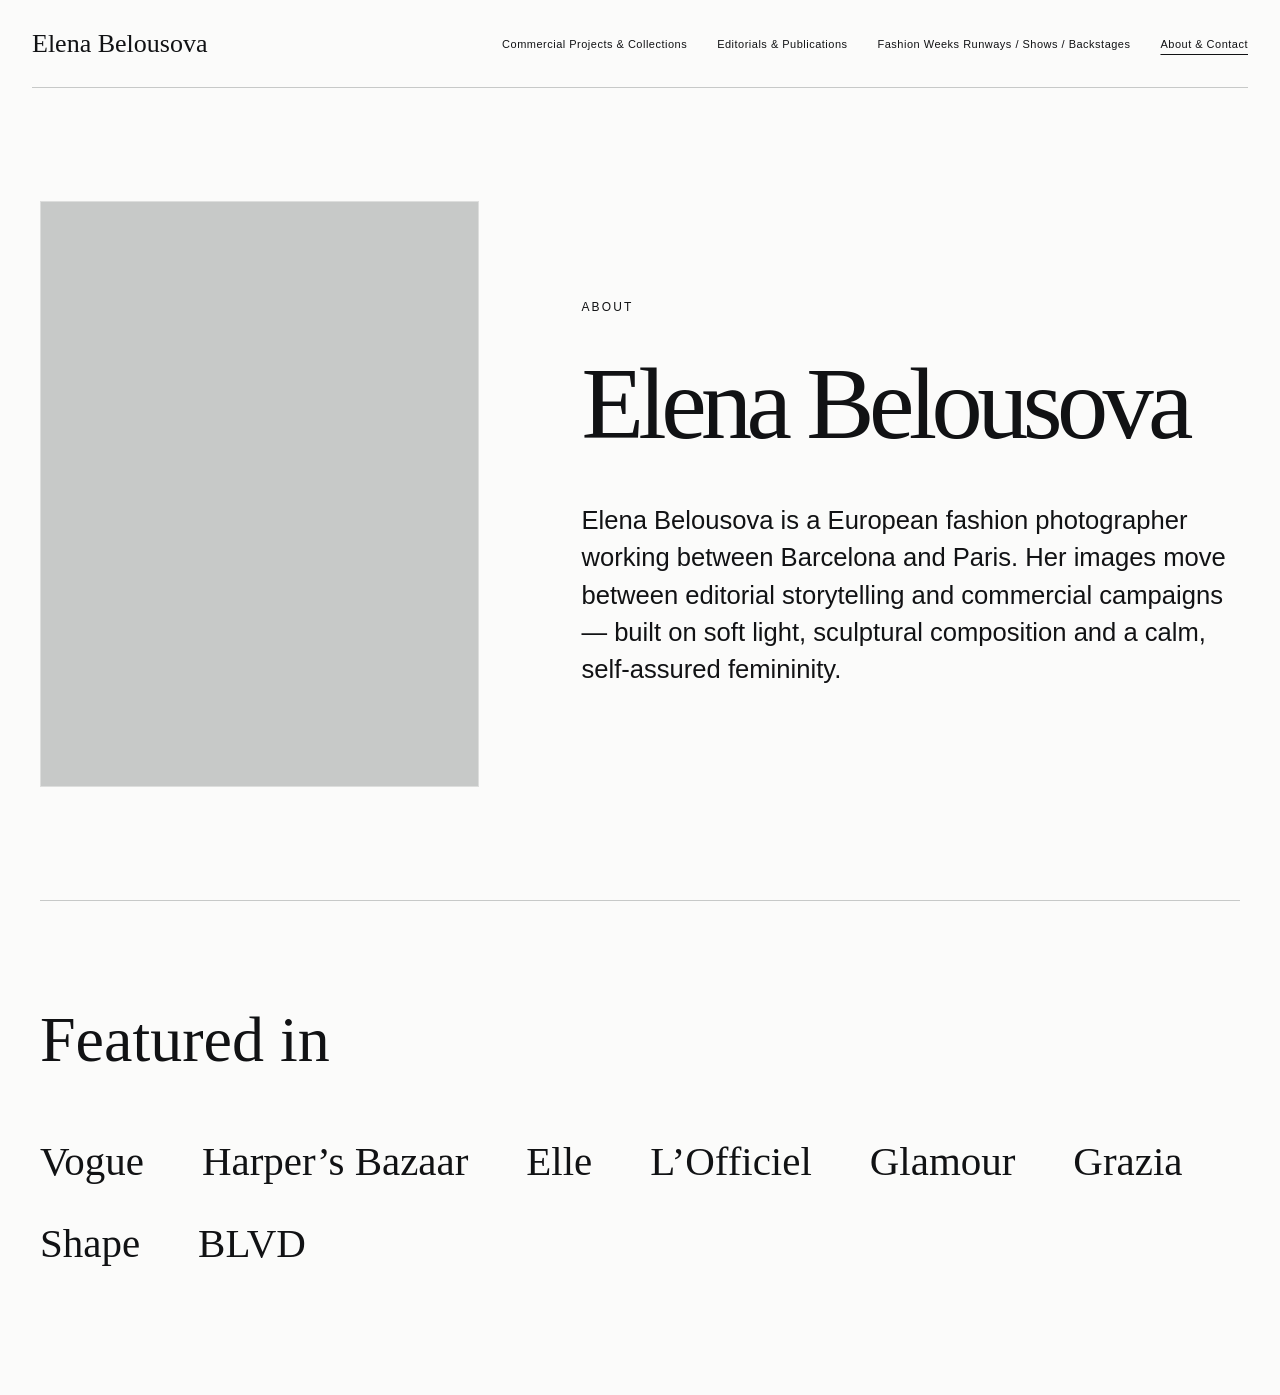
==== about-contact.html @ 146eb93e "feat(portfolio): add Wix structural clone" ====
<!doctype html>
<html lang="en">
<head>
  <meta charset="utf-8">
  <meta name="viewport" content="width=device-width, initial-scale=1">
  <meta name="description" content="About Elena Belousova, European fashion photographer working between Barcelona and Paris.">
  <title>About | Elena Belousova</title>
  <link rel="stylesheet" href="styles.css">
</head>
<body class="portfolio-page about-page">
  <nav class="subpage-nav" aria-label="Primary navigation">
    <a class="subpage-wordmark" href="index.html">Elena Belousova</a>
    <button class="subpage-menu-button" type="button" aria-expanded="false" aria-controls="subpage-menu">Menu</button>
    <div class="subpage-links" id="subpage-menu">
      <a href="commercial.html">Commercial Projects &amp; Collections</a>
      <a href="editorials.html">Editorials &amp; Publications</a>
      <a href="fashion-weeks.html">Fashion Weeks Runways / Shows / Backstages</a>
      <a href="about-contact.html" aria-current="page">About &amp; Contact</a>
    </div>
  </nav>

  <main class="about-main">
    <header class="about-layout">
      <div class="about-portrait page-photo tone-3" role="img" aria-label="Portrait of Elena Belousova placeholder"></div>
      <div class="about-copy">
        <p class="about-label">About</p>
        <h1>Elena Belousova</h1>
        <p>Elena Belousova is a European fashion photographer working between Barcelona and Paris. Her images move between editorial storytelling and commercial campaigns — built on soft light, sculptural composition and a calm, self-assured femininity.</p>
      </div>
    </header>

    <section class="featured-publications" aria-label="Featured publications">
      <h2>Featured in</h2>
      <div><span>Vogue</span><span>Harper’s Bazaar</span><span>Elle</span><span>L’Officiel</span><span>Glamour</span><span>Grazia</span><span>Shape</span><span>BLVD</span></div>
    </section>
  </main>
  <script src="pages.js"></script>
</body>
</html>
---- styles.css ----
:root {
  --page-width: 1280px;
  --page-height: 13767px;
  --scale: 1;
  --serif: "Times New Roman", "Bodoni 72", Didot, serif;
  --sans: "Helvetica Neue", Helvetica, Arial, sans-serif;
  --ink: #111214;
  --paper: #fbfbfa;
  --accent: #3156d9;
}

* {
  box-sizing: border-box;
}

html,
body {
  margin: 0;
  min-width: 320px;
  background: var(--paper);
  color: var(--ink);
  font-family: var(--sans);
}

body {
  overflow-x: hidden;
}

.mobile-site {
  display: none;
}

.viewport {
  position: relative;
  width: 100%;
  height: calc(var(--page-height) * var(--scale));
  min-height: 100dvh;
  overflow: hidden;
}

.canvas {
  position: absolute;
  top: 0;
  left: 50%;
  width: var(--page-width);
  height: var(--page-height);
  overflow: hidden;
  background: var(--paper);
  transform: translateX(-50%) scale(var(--scale));
  transform-origin: top center;
}

.band {
  position: absolute;
  left: 0;
  width: 1280px;
  z-index: 0;
}

.band-hero {
  top: 133px;
  height: 822px;
  background: #2d3338;
}

.band-intro {
  top: 955px;
  height: 370px;
  background: #111315;
}

.band-gray {
  top: 5501px;
  height: 625px;
  background: #92979a;
}

.band-soft {
  top: 8905px;
  height: 669px;
  background: #eff0ef;
}

.placeholder {
  position: absolute;
  overflow: hidden;
  border: 0;
  background: #d9dbdc;
  z-index: 1;
}

.placeholder::after {
  content: "";
  position: absolute;
  inset: 0;
  border: 1px solid rgb(255 255 255 / 38%);
  pointer-events: none;
}

.carousel {
  position: absolute;
  left: 0;
  width: 1280px;
  overflow: hidden;
  overscroll-behavior-inline: contain;
  z-index: 1;
}

.carousel-track {
  position: absolute;
  top: 0;
  display: flex;
  align-items: stretch;
  will-change: transform;
}

.carousel-item {
  position: relative;
  top: auto;
  left: auto;
  flex: 0 0 auto;
  z-index: auto;
}

.carousel-next {
  position: absolute;
  top: 50%;
  right: 22px;
  z-index: 3;
  display: grid;
  width: 54px;
  height: 54px;
  padding: 0;
  place-items: center;
  border: 1px solid rgb(17 18 20 / 28%);
  border-radius: 50%;
  background: rgb(251 251 250 / 86%);
  color: #17191b;
  cursor: pointer;
  transform: translateY(-50%);
  backdrop-filter: blur(8px);
}

.carousel-next::before {
  content: "→";
  font-family: var(--sans);
  font-size: 25px;
  font-weight: 300;
  line-height: 1;
}

.carousel-next:hover {
  background: #fbfbfa;
}

.carousel-next:active {
  transform: translateY(-50%) scale(0.96);
}

.carousel-next:focus-visible {
  outline: 3px solid var(--accent);
  outline-offset: 3px;
}

.site-nav,
.hero-copy,
.intro-copy,
.section-title,
.latest-copy,
.brand-row,
.publication-marquee,
.contact-strip {
  position: absolute;
  z-index: 2;
}

.site-nav {
  top: 0;
  left: 40px;
  display: flex;
  align-items: center;
  justify-content: space-between;
  width: 1200px;
  height: 100px;
  border-bottom: 1px solid #c9cbcc;
}

.site-wordmark {
  color: var(--ink);
  font-family: var(--serif);
  font-size: 25px;
  text-decoration: none;
}

.site-nav-links {
  display: flex;
  align-items: center;
  gap: 27px;
}

.site-nav-links a {
  color: var(--ink);
  font-size: 11px;
  letter-spacing: 0.045em;
  text-decoration: none;
  white-space: nowrap;
}

.site-nav-links a:hover,
.site-nav-links a:focus-visible {
  text-decoration: underline;
  text-underline-offset: 5px;
}

.hero-copy {
  top: 730px;
  left: 300px;
  width: 680px;
  color: #f7f7f5;
  text-align: center;
  font-family: var(--serif);
}

.hero-copy h1 {
  margin: 0;
  font-size: 70px;
  font-weight: 500;
  line-height: 0.98;
  letter-spacing: -3.5px;
}

.hero-copy p {
  margin: 10px 0 0;
  font-size: 46px;
  line-height: 1;
}

.intro-copy {
  top: 1025px;
  left: 225px;
  display: grid;
  grid-template-columns: 260px 390px;
  gap: 82px;
  color: #f7f7f5;
}

.intro-copy h2 {
  margin: 0;
  font-family: var(--serif);
  font-size: 56px;
  font-weight: 300;
  line-height: 1.05;
}

.profession {
  margin: 24px 0 0;
  font-size: 16px;
  font-weight: 300;
}

.publications {
  align-self: center;
  margin: 20px 0 0;
  font-size: 18px;
  font-weight: 300;
  line-height: 1.5;
}

.section-title {
  width: 100%;
  font-family: var(--serif);
  text-align: center;
}

.section-title h2 {
  margin: 0;
  font-size: 56px;
  font-weight: 300;
  line-height: 1;
}

.fashion-title {
  top: 1444px;
}

.editorial-title {
  top: 2145px;
}

.editorial-title h2 {
  font-size: 54px;
}

.latest-copy {
  top: 11045px;
  left: 40px;
  width: 470px;
}

.latest-copy h2 {
  margin: 0;
  font-family: var(--serif);
  font-size: 60px;
  font-weight: 300;
  line-height: 1;
}

.latest-copy p {
  margin: 42px 0 0;
  font-size: 16px;
  font-weight: 300;
}

.contact-strip {
  top: 13455px;
  left: 0;
  display: grid;
  grid-template-columns: repeat(4, 1fr);
  width: 1280px;
  height: 154px;
  border-top: 1px solid #bfc1c2;
  border-bottom: 1px solid #bfc1c2;
  background: #fbfbfa;
}

.brand-row {
  left: 0;
  width: 1280px;
  height: 86px;
  overflow: hidden;
  overscroll-behavior-inline: contain;
  color: #202225;
  font-family: var(--serif);
  font-size: 22px;
  white-space: nowrap;
}

.brand-row-top {
  top: 1325px;
  border-bottom: 1px solid #c9cbcc;
}

.publication-carousel-track {
  display: flex;
  width: max-content;
  height: 100%;
  will-change: transform;
}

.publication-carousel-set {
  display: flex;
  flex: 0 0 1280px;
  align-items: center;
  justify-content: space-between;
  box-sizing: border-box;
  width: 1280px;
  height: 100%;
  padding: 0 40px;
}

.publication-carousel-next {
  position: absolute;
  top: 50%;
  right: 18px;
  z-index: 3;
  display: grid;
  width: 46px;
  height: 46px;
  padding: 0;
  place-items: center;
  border: 1px solid #d1d3d2;
  border-radius: 50%;
  background: rgb(251 251 250 / 94%);
  color: #202225;
  cursor: pointer;
  transform: translateY(-50%);
}

.publication-carousel-next::before {
  content: "→";
  font-family: var(--sans);
  font-size: 23px;
  font-weight: 300;
  line-height: 1;
}

.publication-carousel-next:active {
  transform: translateY(-50%) scale(.96);
}

.publication-carousel-next:focus-visible {
  outline: 3px solid var(--accent);
  outline-offset: 3px;
}

.publication-marquee {
  top: 13345px;
  left: 0;
  width: 1280px;
  height: 86px;
  overflow: hidden;
  border-top: 1px solid #bfc1c2;
  border-bottom: 1px solid #bfc1c2;
  background: #111315;
  color: #f3f3f0;
}

.publication-marquee-track {
  display: flex;
  align-items: center;
  width: max-content;
  height: 100%;
  animation: publication-loop 28s linear infinite;
}

.publication-marquee span {
  flex: 0 0 auto;
  padding: 0 34px;
  font-family: var(--serif);
  font-size: 31px;
  white-space: nowrap;
}

@keyframes publication-loop {
  to { transform: translateX(-50%); }
}

.contact-item {
  display: flex;
  flex-direction: column;
  align-items: center;
  justify-content: center;
  gap: 13px;
  color: var(--ink);
  font-size: 15px;
  text-decoration: none;
  border-right: 1px solid #bfc1c2;
}

.contact-item:last-child {
  border-right: 0;
}

.contact-mark {
  color: var(--accent);
  font-size: 11px;
  letter-spacing: 0.12em;
}

.contact-item:focus-visible {
  outline: 3px solid var(--accent);
  outline-offset: -5px;
}

@media (hover: hover) {
  .placeholder {
    transition: filter 180ms ease;
  }

  .placeholder:hover {
    filter: brightness(0.94);
  }

  .contact-item:hover {
    background: #f0f1f1;
  }
}

@media (min-width: 1280px) {
  .canvas {
    overflow: visible;
  }

  .band,
  .carousel,
  .placeholder[data-slot="01"] {
    left: 50% !important;
    width: 100vw !important;
    transform: translateX(-50%);
  }

  .carousel-track {
    left: var(--track-start) !important;
  }

  .carousel-next {
    right: 22px;
  }

  .carousel[data-carousel="1"] {
    width: min(100vw, 1700px) !important;
  }

  .carousel[data-carousel="1"] .carousel-track {
    left: 0 !important;
  }
}

@media (max-width: 767px) {
  html,
  body {
    width: 100%;
    max-width: 100%;
    overflow-x: hidden;
    background: #fbfbfa;
  }

  .viewport { display: none; }
  .mobile-site { display: block; width: 100%; max-width: 100%; overflow: hidden; background: #fbfbfa; }

  .mobile-nav {
    position: sticky;
    top: 0;
    z-index: 20;
    display: grid;
    grid-template-columns: 1fr auto;
    align-items: center;
    min-height: 58px;
    width: 100%;
    max-width: 100%;
    padding: 0 18px;
    border-bottom: 1px solid #c9cbcc;
    background: rgb(251 251 250 / 94%);
    backdrop-filter: blur(12px);
  }

  .mobile-nav > a { color: var(--ink); font-family: var(--serif); font-size: 20px; text-decoration: none; }
  .mobile-menu-button { padding: 8px 0; border: 0; background: transparent; color: var(--ink); font: inherit; }
  .mobile-menu { display: none; grid-column: 1 / -1; gap: 0; padding: 8px 0 16px; }
  .mobile-menu.is-open { display: grid; }
  .mobile-menu a { padding: 10px 0; border-top: 1px solid #d5d6d5; color: var(--ink); font-size: 14px; text-decoration: none; }

  .mobile-hero { position: relative; min-height: calc(100dvh - 58px); background: #343a3f; }
  .mobile-hero .mobile-photo { position: absolute; inset: 0; }
  .mobile-hero-copy { position: absolute; right: 0; bottom: 10vh; left: 0; width: 100%; padding: 0 18px; color: #f8f8f5; text-align: center; font-family: var(--serif); }
  .mobile-hero-copy h1 { max-width: 100%; margin: 0; overflow-wrap: anywhere; font-size: clamp(32px, 9.8vw, 46px); font-weight: 400; line-height: .95; letter-spacing: -.055em; }
  .mobile-hero-copy p { margin: 8px 0 0; font-size: 31px; }

  .mobile-intro { padding: 54px 20px 48px; background: #111315; color: #f7f7f5; }
  .mobile-intro h2 { max-width: 8ch; margin: 0; font-family: var(--serif); font-size: 47px; font-weight: 300; line-height: .95; }
  .mobile-intro p { max-width: 32rem; margin: 22px 0 0; font-size: 14px; line-height: 1.55; }
  .mobile-intro p:last-child { margin-top: 46px; font-size: 16px; }

  .mobile-brands { display: flex; gap: 32px; padding: 25px 20px; overflow-x: auto; border-bottom: 1px solid #cacccb; font-family: var(--serif); font-size: 22px; scrollbar-width: none; }
  .mobile-brands span { flex: 0 0 auto; }
  .mobile-brands::-webkit-scrollbar { display: none; }

  .mobile-section { padding: 62px 0; }
  .mobile-section h2 { margin: 0 20px 34px; font-family: var(--serif); font-size: 43px; font-weight: 300; line-height: 1.03; }
  .mobile-scroll { display: flex; gap: 8px; padding: 0 20px; overflow-x: auto; scroll-snap-type: x mandatory; scrollbar-width: none; }
  .mobile-scroll::-webkit-scrollbar { display: none; }
  .mobile-scroll .portrait { flex: 0 0 78vw; height: 112vw; max-height: 590px; scroll-snap-align: start; }

  .mobile-editorials { padding-bottom: 34px; }
  .mobile-editorial-grid { display: grid; grid-template-columns: 1fr 1fr; gap: 7px; padding: 0 7px; }
  .editorial-a { grid-column: 1 / -1; height: 74vw; }
  .editorial-b { height: 116vw; }
  .editorial-c { height: 76vw; }
  .editorial-d { height: 65vw; align-self: end; }
  .editorial-e { grid-column: 1 / -1; height: 64vw; }

  .mobile-latest { padding-top: 72px; }
  .mobile-latest > p { margin: -12px 20px 38px; font-size: 14px; }
  .mobile-project-grid { display: grid; grid-template-columns: 1.2fr .8fr; gap: 7px; }
  .project-a { height: 108vw; }
  .project-b { height: 67vw; }
  .project-c { height: 58vw; align-self: end; }
  .project-d { grid-column: 1 / -1; height: 72vw; }

  .mobile-photo { position: relative; overflow: hidden; background: #c7c9c8; }
  .mobile-photo::after { content: ""; position: absolute; inset: 0; border: 1px solid rgb(255 255 255 / 38%); }
  .tone-dark { background: #343a3f; }
  .tone-1 { background: #b9bec2; }
  .tone-2 { background: #c9c4c0; }
  .tone-3 { background: #aeb6ba; }
  .tone-4 { background: #d7d8d6; }
  .tone-5 { background: #969da1; }

  .mobile-contact { display: grid; gap: 18px; padding: 64px 20px 72px; background: #111315; color: #f7f7f5; }
  .mobile-contact h2 { margin: 0 0 24px; font-family: var(--serif); font-size: 48px; font-weight: 300; }
  .mobile-contact a, .mobile-contact p { margin: 0; color: inherit; font-size: 16px; line-height: 1.35; text-decoration: none; }
  .mobile-contact a { width: fit-content; border-bottom: 1px solid rgb(247 247 245 / 55%); }
}

@media (prefers-reduced-motion: reduce) {
  *,
  *::before,
  *::after {
    scroll-behavior: auto !important;
    transition-duration: 0.01ms !important;
    animation-duration: 0.01ms !important;
    animation-iteration-count: 1 !important;
  }

  .publication-marquee-track { animation: none; }
}

/* Standalone portfolio routes */
.portfolio-page { overflow-x: hidden; background: #fbfbfa; }
.subpage-nav { position: relative; z-index: 10; display: flex; align-items: center; justify-content: space-between; width: min(100% - 64px, 1440px); min-height: 88px; margin: 0 auto; border-bottom: 1px solid #c7c9c8; }
.subpage-wordmark { color: var(--ink); font-family: var(--serif); font-size: 26px; text-decoration: none; }
.subpage-links { display: flex; align-items: center; gap: 30px; }
.subpage-links a { color: var(--ink); font-size: 11px; letter-spacing: .045em; text-decoration: none; white-space: nowrap; }
.subpage-links a[aria-current="page"] { text-decoration: underline; text-underline-offset: 6px; }
.subpage-menu-button { display: none; }
.portfolio-page-header { width: min(100% - 80px, 1440px); margin: 0 auto; padding: 11vw 0 9vw; }
.portfolio-page-header h1 { max-width: 13ch; margin: 0; font-family: var(--serif); font-size: clamp(62px, 8vw, 124px); font-weight: 300; line-height: .91; letter-spacing: -.055em; }
.editorials-header h1 { max-width: 11ch; }
.fashion-header h1 { max-width: 16ch; font-size: clamp(54px, 7vw, 108px); }
.project-story, .publication-feature { width: min(100% - 80px, 1440px); margin: 0 auto 10vw; }
.project-label { display: flex; align-items: baseline; justify-content: space-between; padding: 0 0 24px; border-bottom: 1px solid #c7c9c8; }
.project-label h2, .publication-name { margin: 0; font-family: var(--serif); font-size: clamp(35px, 4vw, 62px); font-weight: 300; line-height: 1; }
.project-layout { display: grid; gap: 12px; padding-top: 12px; }
.page-photo { position: relative; min-height: 180px; overflow: hidden; background: #c7c9c8; }
.page-photo::after { content: ""; position: absolute; inset: 0; border: 1px solid rgb(255 255 255 / 38%); pointer-events: none; }
.commercial-layout-one { grid-template-columns: 1.35fr .75fr .9fr; grid-template-rows: 34vw 20vw; }
.commercial-layout-one .wide { grid-column: 1 / 3; }
.commercial-layout-one .tall { grid-column: 3; grid-row: 1 / 3; }
.commercial-layout-one .short { grid-column: 1; }
.commercial-layout-one .square { grid-column: 2; }
.commercial-layout-two { grid-template-columns: .8fr 1.1fr 1.1fr; grid-template-rows: 24vw 28vw; }
.commercial-layout-two .tall { grid-row: 1 / 3; }
.commercial-layout-two .wide { grid-column: 2 / 4; }
.commercial-layout-three { grid-template-columns: .8fr 1.2fr .9fr; grid-template-rows: 24vw 24vw; }
.commercial-layout-three .wide { grid-column: 3; grid-row: 1 / 3; }
.commercial-layout-three .tall:last-child { grid-column: 2; }
.publication-name { padding-bottom: 24px; }
.publication-wix-row { display: flex; gap: 12px; height: clamp(430px, 46vw, 720px); overflow: hidden; }
.publication-wix-row .publication-cover { flex: 0 0 31%; }
.publication-wix-row .publication-wide { flex: 0 0 38%; }
.publication-wix-row .publication-portrait { flex: 0 0 27%; }
.publication-wix-row .publication-slice { flex: 0 0 18%; }
.publication-wix-row-reverse { flex-direction: row-reverse; }
.runway-row { display: flex; gap: 12px; width: 100%; height: min(62vw, 820px); margin-bottom: 12px; overflow: hidden; }
.runway-row .runway-narrow { flex: 0 0 24%; }
.runway-row .runway-wide { flex: 0 0 37%; }
.runway-row .runway-medium { flex: 0 0 31%; }
.runway-mosaic { display: grid; grid-template-columns: .8fr 1.2fr 1fr; grid-template-rows: 34vw 26vw; gap: 12px; width: min(100% - 80px, 1440px); margin: 0 auto 10vw; }
.runway-a { grid-row: 1 / 3; }
.runway-b { grid-column: 2 / 4; }
.about-main { width: min(100% - 80px, 1440px); margin: 0 auto; }
.about-layout { display: grid; grid-template-columns: minmax(320px, .8fr) 1.2fr; gap: clamp(50px, 8vw, 150px); align-items: center; min-height: calc(100dvh - 88px); padding: 7vw 0; }
.about-portrait { aspect-ratio: 3 / 4; }
.about-label { margin: 0 0 44px; font-size: 12px; letter-spacing: .18em; text-transform: uppercase; }
.about-copy h1 { margin: 0 0 52px; font-family: var(--serif); font-size: clamp(60px, 8vw, 128px); font-weight: 300; line-height: .9; letter-spacing: -.055em; }
.about-copy > p:last-child { max-width: 700px; margin: 0; font-size: clamp(19px, 2vw, 30px); font-weight: 300; line-height: 1.45; }
.featured-publications { padding: 8vw 0 10vw; border-top: 1px solid #c7c9c8; }
.featured-publications h2 { margin: 0 0 60px; font-family: var(--serif); font-size: clamp(42px, 5vw, 72px); font-weight: 300; }
.featured-publications div { display: flex; flex-wrap: wrap; gap: 34px 58px; font-family: var(--serif); font-size: clamp(26px, 3.2vw, 50px); }

@media (hover: hover) {
  .page-photo { transition: transform 320ms ease; }
  .page-photo:hover { transform: scale(1.012); }
  .subpage-links a:hover { text-decoration: underline; text-underline-offset: 6px; }
}

@media (max-width: 900px) {
  .subpage-nav { display: grid; grid-template-columns: 1fr auto; width: calc(100% - 36px); min-height: 64px; }
  .subpage-wordmark { font-size: 21px; }
  .subpage-menu-button { display: block; padding: 8px 0; border: 0; background: transparent; color: var(--ink); font: inherit; }
  .subpage-links { display: none; grid-column: 1 / -1; padding: 10px 0 18px; }
  .subpage-links.is-open { display: grid; }
  .subpage-links a { padding: 11px 0; border-top: 1px solid #d2d4d3; font-size: 13px; }
  .portfolio-page-header, .project-story, .publication-feature, .runway-mosaic, .about-main { width: calc(100% - 36px); }
  .portfolio-page-header { padding: 18vw 0 16vw; }
  .portfolio-page-header h1, .fashion-header h1 { font-size: clamp(45px, 14vw, 72px); }
  .project-story, .publication-feature { margin-bottom: 22vw; }
  .commercial-layout-one, .commercial-layout-two, .commercial-layout-three { grid-template-columns: 1.15fr .85fr; grid-template-rows: none; }
  .commercial-layout-one > *, .commercial-layout-two > *, .commercial-layout-three > * { grid-column: auto !important; grid-row: auto !important; min-height: 62vw; }
  .commercial-layout-one > :first-child, .commercial-layout-two > :last-child, .commercial-layout-three > :nth-child(3) { grid-column: 1 / -1 !important; min-height: 78vw; }
  .publication-wix-row, .publication-wix-row-reverse { height: 118vw; overflow-x: auto; flex-direction: row; scroll-snap-type: x mandatory; scrollbar-width: none; }
  .publication-wix-row > * { flex: 0 0 78vw !important; scroll-snap-align: start; }
  .runway-row { height: 124vw; overflow-x: auto; scroll-snap-type: x mandatory; scrollbar-width: none; }
  .runway-row > * { flex: 0 0 78vw !important; scroll-snap-align: start; }
  .runway-mosaic { grid-template-columns: 1fr 1fr; grid-template-rows: auto; gap: 7px; }
  .runway-mosaic > * { grid-column: auto; grid-row: auto; height: 78vw; }
  .runway-mosaic > :first-child, .runway-mosaic > :last-child { grid-column: 1 / -1; }
  .about-layout { grid-template-columns: 1fr; gap: 52px; padding: 14vw 0 20vw; }
  .about-portrait { width: 82%; }
  .about-label { margin-bottom: 25px; }
  .about-copy h1 { margin-bottom: 32px; font-size: clamp(52px, 17vw, 78px); }
  .about-copy > p:last-child { font-size: 19px; }
  .featured-publications { padding: 18vw 0 22vw; }
  .featured-publications h2 { margin-bottom: 38px; }
  .featured-publications div { gap: 20px 30px; }
}
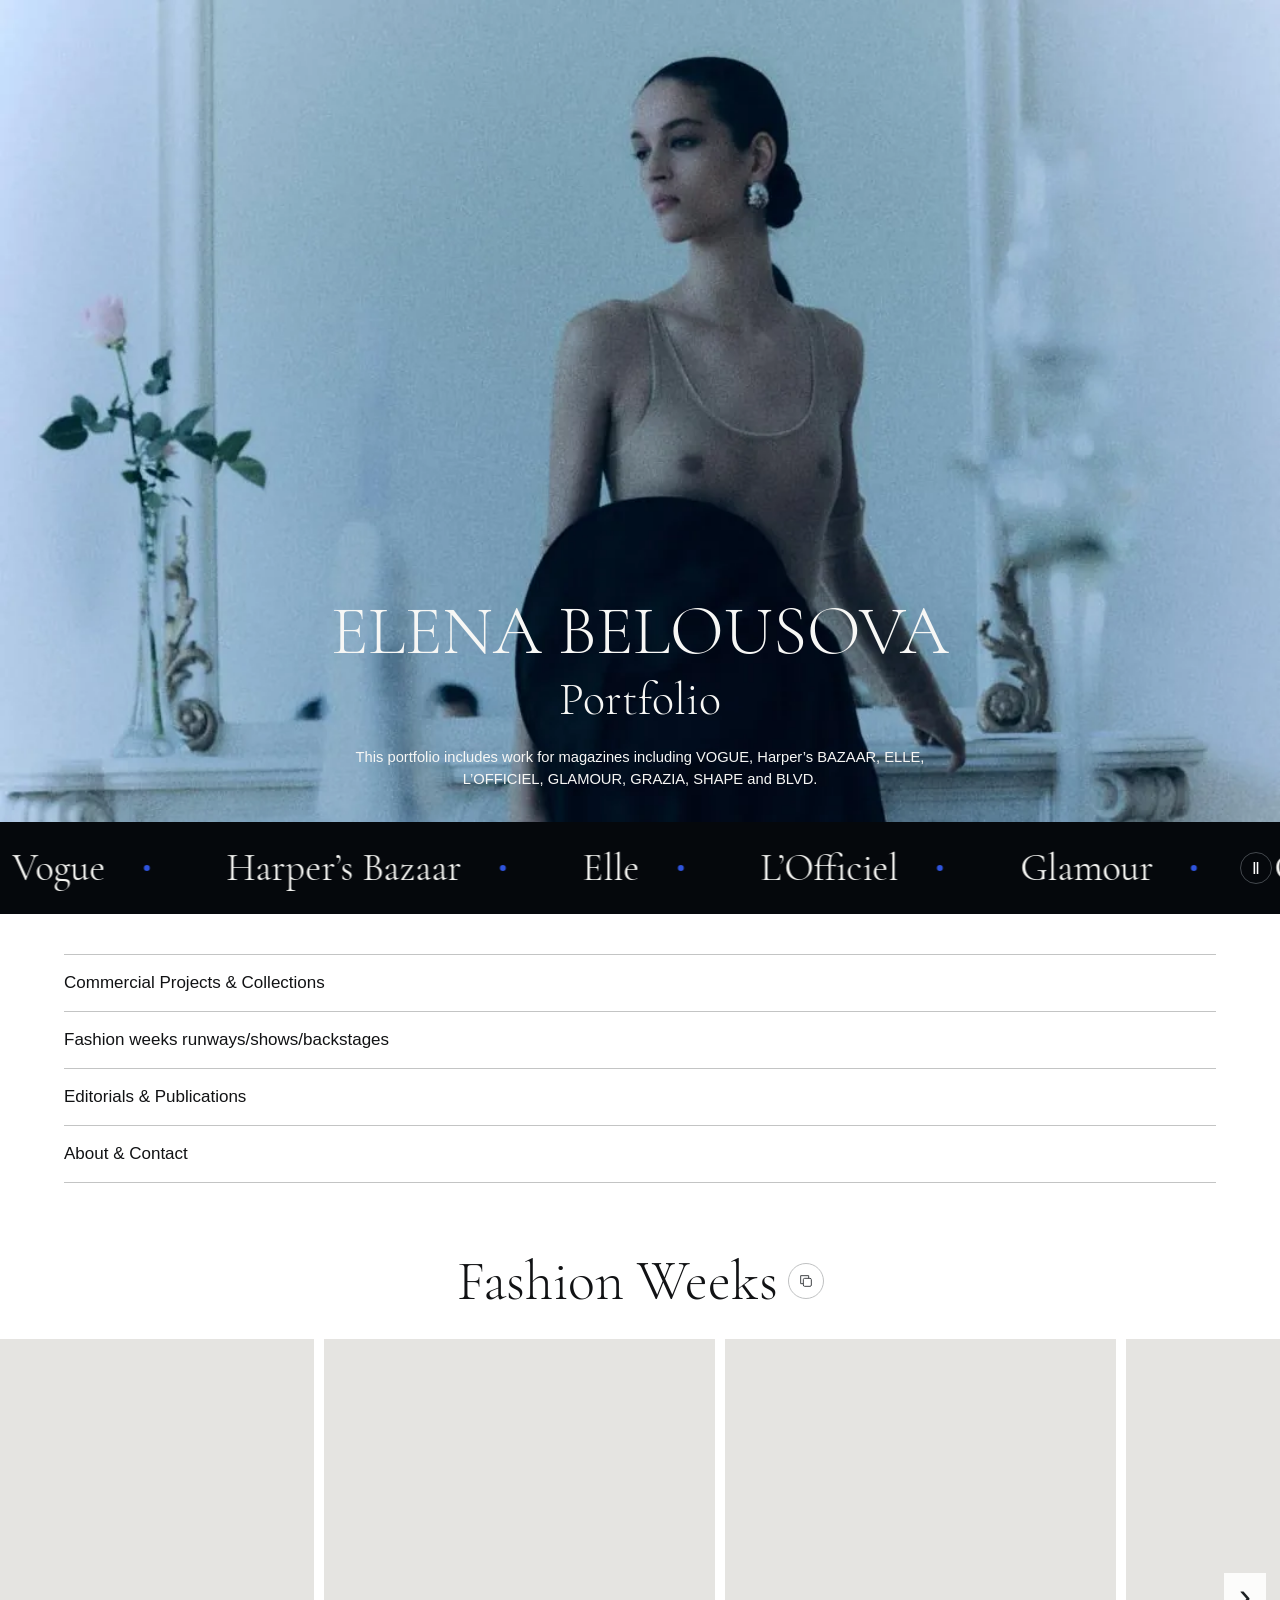
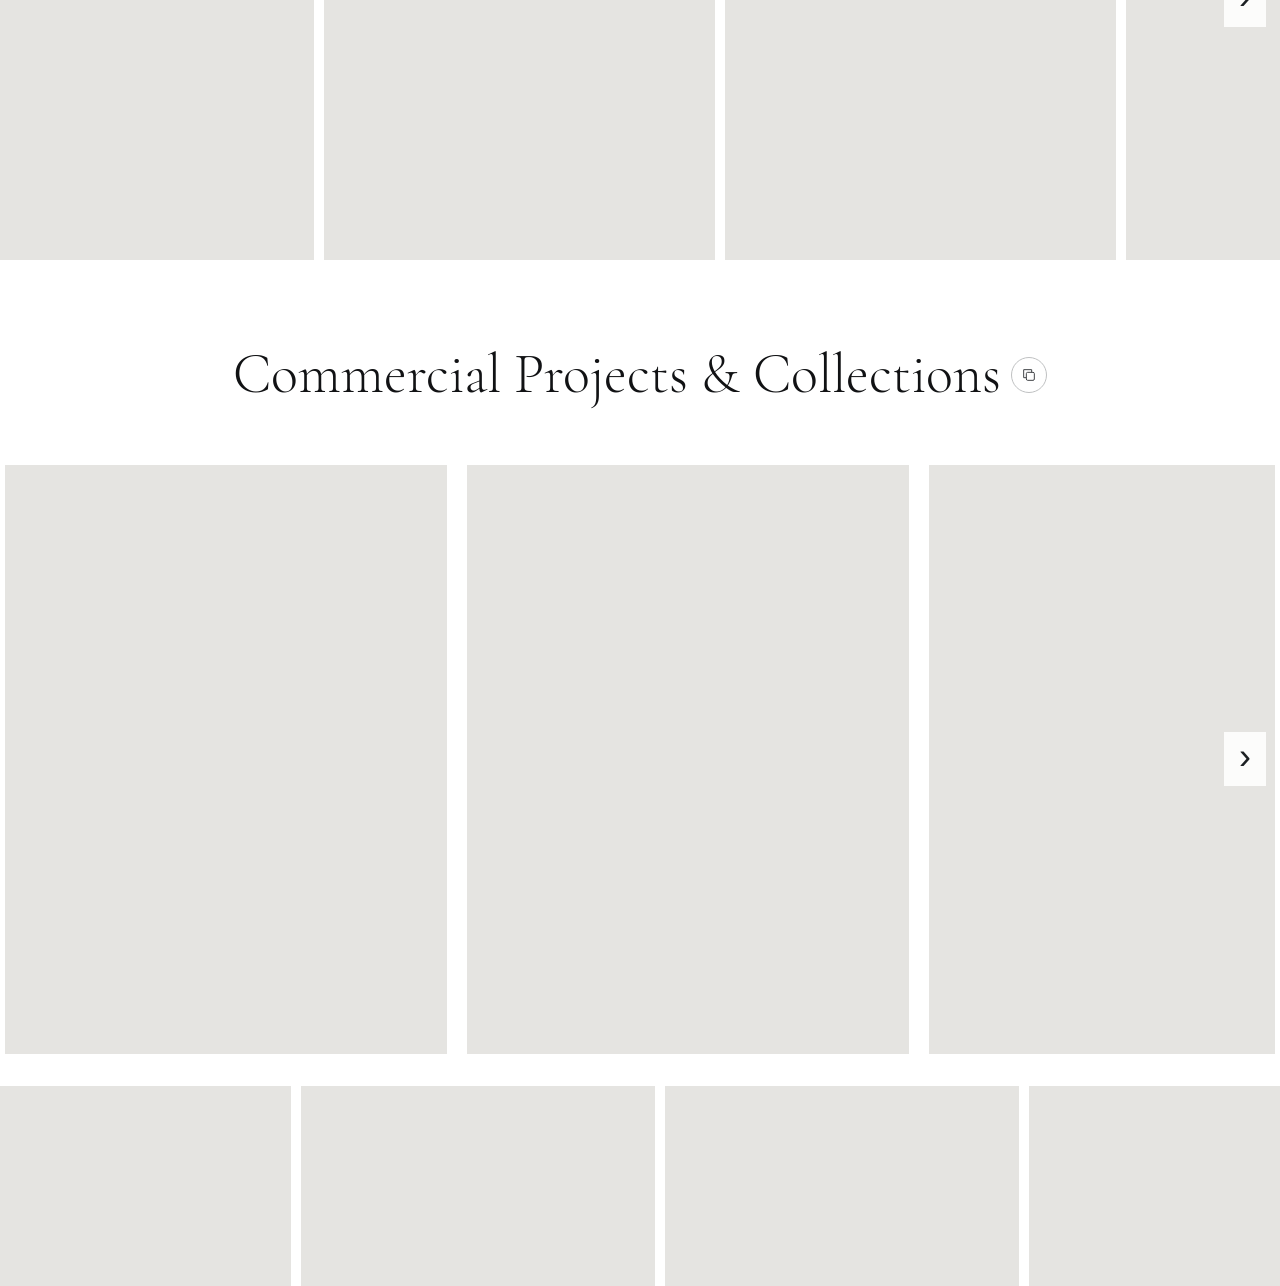
==== commit a1656f85: "feat(portfolio): rebuild from Word brief" ====
--- a/about-contact.html
+++ b/about-contact.html
@@ -1,39 +1,2 @@
 <!doctype html>
-<html lang="en">
-<head>
-  <meta charset="utf-8">
-  <meta name="viewport" content="width=device-width, initial-scale=1">
-  <meta name="description" content="About Elena Belousova, European fashion photographer working between Barcelona and Paris.">
-  <title>About | Elena Belousova</title>
-  <link rel="stylesheet" href="styles.css">
-</head>
-<body class="portfolio-page about-page">
-  <nav class="subpage-nav" aria-label="Primary navigation">
-    <a class="subpage-wordmark" href="index.html">Elena Belousova</a>
-    <button class="subpage-menu-button" type="button" aria-expanded="false" aria-controls="subpage-menu">Menu</button>
-    <div class="subpage-links" id="subpage-menu">
-      <a href="commercial.html">Commercial Projects &amp; Collections</a>
-      <a href="editorials.html">Editorials &amp; Publications</a>
-      <a href="fashion-weeks.html">Fashion Weeks Runways / Shows / Backstages</a>
-      <a href="about-contact.html" aria-current="page">About &amp; Contact</a>
-    </div>
-  </nav>
-
-  <main class="about-main">
-    <header class="about-layout">
-      <div class="about-portrait page-photo tone-3" role="img" aria-label="Portrait of Elena Belousova placeholder"></div>
-      <div class="about-copy">
-        <p class="about-label">About</p>
-        <h1>Elena Belousova</h1>
-        <p>Elena Belousova is a European fashion photographer working between Barcelona and Paris. Her images move between editorial storytelling and commercial campaigns — built on soft light, sculptural composition and a calm, self-assured femininity.</p>
-      </div>
-    </header>
-
-    <section class="featured-publications" aria-label="Featured publications">
-      <h2>Featured in</h2>
-      <div><span>Vogue</span><span>Harper’s Bazaar</span><span>Elle</span><span>L’Officiel</span><span>Glamour</span><span>Grazia</span><span>Shape</span><span>BLVD</span></div>
-    </section>
-  </main>
-  <script src="pages.js"></script>
-</body>
-</html>
+<html lang="en"><head><meta charset="utf-8"><meta name="viewport" content="width=device-width,initial-scale=1"><meta http-equiv="refresh" content="0;url=./#about-contact"><title>Elena Belousova Portfolio</title></head><body><p><a href="./#about-contact">Open this portfolio section</a></p></body></html>
